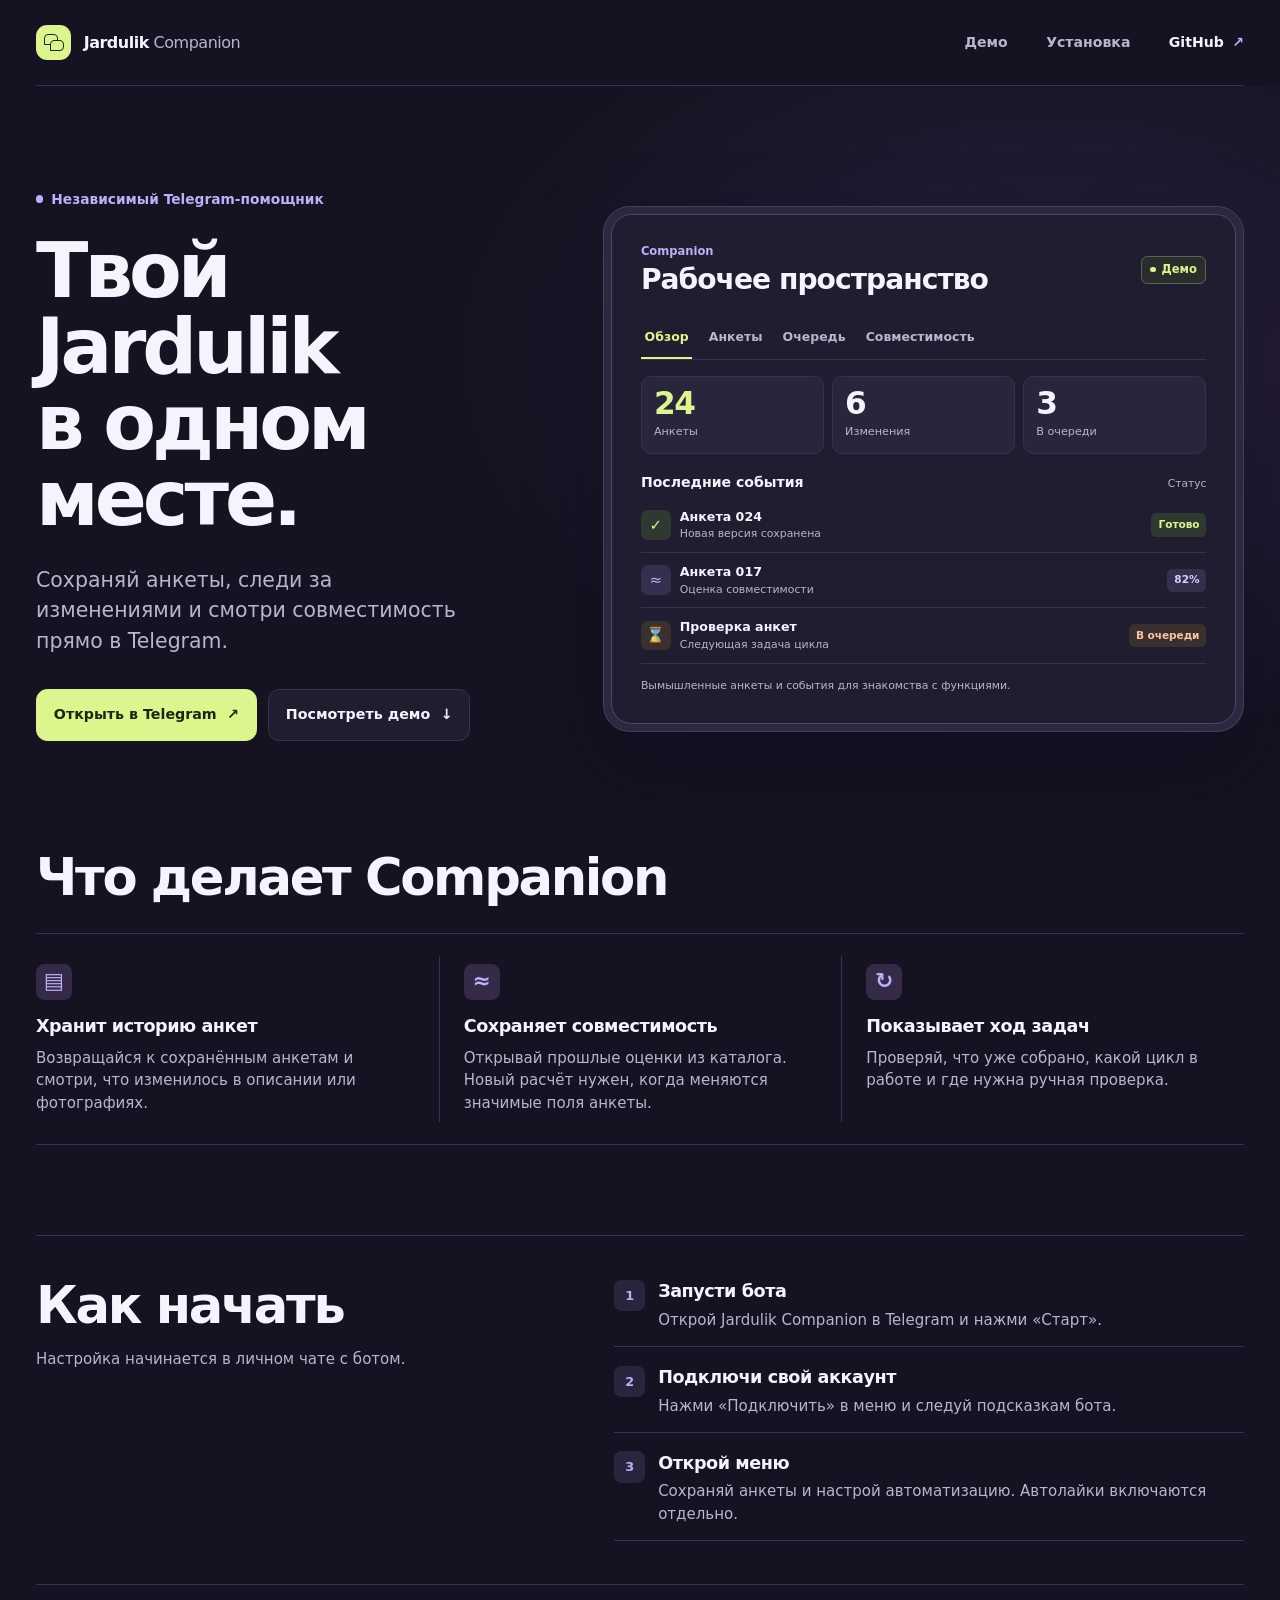
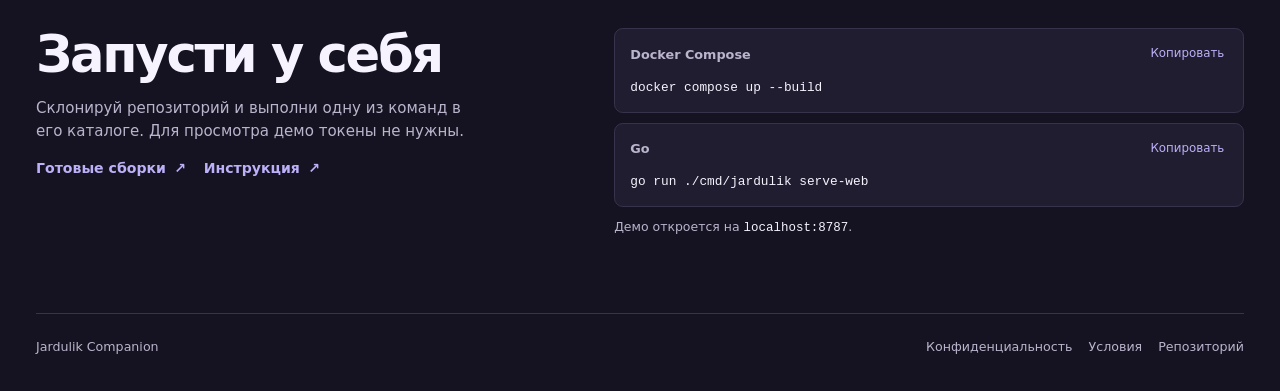
==== internal/companion/web/index.html @ e9a86c31 "Package Jardulik as an installable open source application" ====
<!doctype html>
<html lang="ru">
<head>
  <meta charset="utf-8">
  <meta name="viewport" content="width=device-width, initial-scale=1">
  <meta name="description" content="Независимый Telegram-помощник для Jardulik. История анкет, совместимость и очереди в одном месте.">
  <meta name="theme-color" content="#151321">
  <title>Jardulik Companion — Telegram-помощник для Jardulik</title>
  <link rel="stylesheet" href="./styles.css">
  <script src="./app.js" defer></script>
</head>
<body>
  <a class="skip-link" href="#main">К содержанию</a>
  <header class="site-header shell">
    <a class="brand" href="./" aria-label="Jardulik Companion, главная">
      <span class="brand-mark" aria-hidden="true"><span></span><span></span></span>
      <span>Jardulik<span class="brand-secondary"> Companion</span></span>
    </a>
    <nav aria-label="Навигация">
      <a href="#demo">Демо</a>
      <a href="#install">Установка</a>
      <a class="source-link" href="https://github.com/kostia7alania/jardulik-companion">GitHub <span aria-hidden="true">↗</span></a>
    </nav>
  </header>
  <main id="main">
    <section class="hero shell" aria-labelledby="hero-title">
      <div class="hero-copy">
        <p class="product-kind"><span aria-hidden="true"></span> Независимый Telegram-помощник</p>
        <h1 id="hero-title">Твой Jardulik<br>в одном месте.</h1>
        <p class="lead">Сохраняй анкеты, следи за изменениями и смотри совместимость прямо в Telegram.</p>
        <div class="hero-actions">
          <a class="button button-primary" href="https://t.me/dvachers_jardulik_bot?start=landing">Открыть в Telegram <span aria-hidden="true">↗</span></a>
          <a class="button button-secondary" href="#demo">Посмотреть демо <span aria-hidden="true">↓</span></a>
        </div>
      </div>
      <div class="demo-wrap" id="demo">
        <section class="demo" aria-labelledby="demo-title">
          <div class="demo-top">
            <div>
              <p class="demo-product">Companion</p>
              <h2 id="demo-title">Рабочее пространство</h2>
            </div>
            <span class="demo-label"><span aria-hidden="true"></span> Демо</span>
          </div>
          <div class="demo-tabs" role="tablist" aria-label="Разделы рабочего пространства">
            <button class="demo-tab" type="button" role="tab" id="tab-overview" aria-controls="demo-panel" aria-selected="true" data-view="overview" tabindex="0">Обзор</button>
            <button class="demo-tab" type="button" role="tab" id="tab-archive" aria-controls="demo-panel" aria-selected="false" data-view="archive" tabindex="-1" disabled>Анкеты</button>
            <button class="demo-tab" type="button" role="tab" id="tab-queue" aria-controls="demo-panel" aria-selected="false" data-view="queue" tabindex="-1" disabled>Очередь</button>
            <button class="demo-tab" type="button" role="tab" id="tab-compatibility" aria-controls="demo-panel" aria-selected="false" data-view="compatibility" tabindex="-1" disabled>Совместимость</button>
          </div>
          <div id="demo-panel" role="tabpanel" aria-labelledby="tab-overview" tabindex="0">
            <dl class="demo-metrics" id="demo-metrics">
              <div class="metric"><dt>Анкеты</dt><dd>24</dd></div>
              <div class="metric"><dt>Изменения</dt><dd>6</dd></div>
              <div class="metric"><dt>В очереди</dt><dd>3</dd></div>
            </dl>
            <div class="demo-list-heading">
              <h3 id="demo-view-title">Последние события</h3>
              <span class="demo-column-label" aria-hidden="true">Статус</span>
            </div>
            <ul class="demo-list" id="demo-rows">
              <li><span class="row-icon row-icon-done" aria-hidden="true">✓</span><span class="row-copy"><strong>Анкета 024</strong><span>Новая версия сохранена</span></span><span class="row-status" data-tone="done">Готово</span></li>
              <li><span class="row-icon row-icon-score" aria-hidden="true">≈</span><span class="row-copy"><strong>Анкета 017</strong><span>Оценка совместимости</span></span><span class="row-status" data-tone="score">82%</span></li>
              <li><span class="row-icon row-icon-wait" aria-hidden="true">⌛</span><span class="row-copy"><strong>Проверка анкет</strong><span>Следующая задача цикла</span></span><span class="row-status" data-tone="wait">В очереди</span></li>
            </ul>
          </div>
          <p class="demo-caption" id="demo-caption">Вымышленные анкеты и события для знакомства с функциями.</p>
          <p class="demo-fallback" id="demo-fallback" role="status" hidden>Сейчас доступен сохранённый обзор. Обнови страницу, чтобы открыть остальные разделы.</p>
        </section>
      </div>
    </section>

    <section class="features shell" aria-labelledby="features-title">
      <h2 id="features-title" class="section-title">Что делает Companion</h2>
      <div class="feature-grid">
        <article class="feature">
          <span class="feature-icon" aria-hidden="true">▤</span>
          <h3>Хранит историю анкет</h3>
          <p>Возвращайся к сохранённым анкетам и смотри, что изменилось в описании или фотографиях.</p>
        </article>
        <article class="feature">
          <span class="feature-icon" aria-hidden="true">≈</span>
          <h3>Сохраняет совместимость</h3>
          <p>Открывай прошлые оценки из каталога. Новый расчёт нужен, когда меняются значимые поля анкеты.</p>
        </article>
        <article class="feature">
          <span class="feature-icon" aria-hidden="true">↻</span>
          <h3>Показывает ход задач</h3>
          <p>Проверяй, что уже собрано, какой цикл в работе и где нужна ручная проверка.</p>
        </article>
      </div>
    </section>

    <section class="onboard shell" aria-labelledby="onboard-title">
      <div class="onboard-heading">
        <h2 id="onboard-title" class="section-title">Как начать</h2>
        <p>Настройка начинается в личном чате с ботом.</p>
      </div>
      <ol class="onboard-steps">
        <li><h3>Запусти бота</h3><p>Открой Jardulik Companion в Telegram и нажми «Старт».</p></li>
        <li><h3>Подключи свой аккаунт</h3><p>Нажми «Подключить» в меню и следуй подсказкам бота.</p></li>
        <li><h3>Открой меню</h3><p>Сохраняй анкеты и настрой автоматизацию. Автолайки включаются отдельно.</p></li>
      </ol>
    </section>

    <section class="installation shell" id="install" aria-labelledby="install-title">
      <div class="install-copy">
        <h2 id="install-title" class="section-title">Запусти у себя</h2>
        <p>Склонируй репозиторий и выполни одну из команд в его каталоге. Для просмотра демо токены не нужны.</p>
        <div class="install-links">
          <a class="text-link" href="https://github.com/kostia7alania/jardulik-companion/releases/latest">Готовые сборки <span aria-hidden="true">↗</span></a>
          <a class="text-link" href="https://github.com/kostia7alania/jardulik-companion#readme">Инструкция <span aria-hidden="true">↗</span></a>
        </div>
      </div>
      <div class="install-commands">
        <div class="command">
          <div class="command-header"><h3>Docker Compose</h3><button type="button" data-copy="compose-command" hidden>Копировать</button></div>
          <code id="compose-command">docker compose up --build</code>
        </div>
        <div class="command">
          <div class="command-header"><h3>Go</h3><button type="button" data-copy="go-command" hidden>Копировать</button></div>
          <code id="go-command">go run ./cmd/jardulik serve-web</code>
        </div>
        <p class="install-address">Демо откроется на <code>localhost:8787</code>.</p>
        <p id="copy-status" class="visually-hidden" role="status"></p>
      </div>
    </section>
  </main>
  <footer class="site-footer shell">
    <span>Jardulik Companion</span>
    <nav aria-label="Информация о проекте">
      <a href="./privacy.html">Конфиденциальность</a>
      <a href="./terms.html">Условия</a>
      <a href="https://github.com/kostia7alania/jardulik-companion">Репозиторий</a>
    </nav>
  </footer>
</body>
</html>
---- internal/companion/web/styles.css ----
:root {
  color-scheme: dark;
  --canvas: #151321;
  --panel: #201d30;
  --raised: #29253c;
  --border: #38334d;
  --text: #f6f3ff;
  --muted: #bab4cc;
  --lime: #dcf58d;
  --orchid: #bcb0f8;
  --ink: #1d2610;
  font-family: system-ui, -apple-system, "Segoe UI", sans-serif;
  line-height: 1.5;
  background: var(--canvas);
  color: var(--text);
}

*, *::before, *::after { box-sizing: border-box; }
body { margin: 0; }
h1, h2, h3, p, dl, dd { margin: 0; }
a { color: inherit; text-decoration: none; }
button { color: inherit; font: inherit; }
button:not(:disabled) { cursor: pointer; }
[hidden] { display: none !important; }
:focus-visible { outline: 2px solid var(--lime); outline-offset: 4px; }
::selection { background: var(--orchid); color: var(--canvas); }
.shell { width: min(calc(100% - 3rem), 75.5rem); margin-inline: auto; }
.visually-hidden {
  position: absolute;
  width: 1px;
  height: 1px;
  padding: 0;
  margin: -1px;
  overflow: hidden;
  clip-path: inset(50%);
  white-space: nowrap;
}
.skip-link {
  position: fixed;
  z-index: 1;
  inset: .5rem auto auto .5rem;
  transform: translateY(-150%);
  background: var(--lime);
  color: var(--ink);
  padding: .75rem 1rem;
  border-radius: .4rem;
}
.skip-link:focus { transform: translateY(0); }

.site-header {
  min-height: 5.4rem;
  display: flex;
  justify-content: space-between;
  align-items: center;
  gap: 1rem;
  border-bottom: 1px solid var(--border);
}
.brand { display: inline-flex; align-items: center; gap: .78rem; font-weight: 760; letter-spacing: -.03em; }
.brand-secondary { color: var(--muted); font-weight: 530; }
.brand-mark {
  position: relative;
  flex: none;
  width: 2.2rem;
  aspect-ratio: 1;
  border-radius: .7rem;
  background: var(--lime);
}
.brand-mark span {
  position: absolute;
  width: .9rem;
  height: .68rem;
  border: 1.5px solid var(--ink);
  border-radius: .28rem .28rem .28rem .04rem;
}
.brand-mark span:first-child { top: .55rem; left: .48rem; }
.brand-mark span:last-child { top: .92rem; left: .86rem; background: var(--lime); }
.site-header nav { display: flex; align-items: center; gap: clamp(1rem, 3vw, 2.5rem); font-size: .88rem; }
.site-header nav a { color: var(--muted); font-weight: 550; }
.site-header nav a:hover, .site-footer a:hover { color: var(--text); }
.site-header nav .source-link { color: var(--text); }
.source-link span, .text-link span { color: var(--orchid); padding-inline-start: .22rem; }

main {
  background: radial-gradient(ellipse 52rem 34rem at 82% 17rem, #29213f 0%, transparent 72%);
}
.hero {
  display: grid;
  align-items: center;
  grid-template-columns: minmax(0, .89fr) minmax(0, 1.11fr);
  gap: clamp(2rem, 4.2vw, 4.5rem);
  padding-block: clamp(4rem, 8vw, 7rem);
}
.hero-copy { padding-bottom: .5rem; }
.product-kind {
  display: flex;
  align-items: center;
  gap: .5rem;
  margin-bottom: 1.45rem;
  color: var(--orchid);
  font-size: .86rem;
  font-weight: 640;
}
.product-kind span, .demo-label span {
  width: .46rem;
  height: .46rem;
  flex: none;
  border-radius: 50%;
  background: currentColor;
}
h1 {
  font-size: clamp(3rem, 6vw, 5.65rem);
  line-height: .99;
  font-weight: 760;
  letter-spacing: -.052em;
}
.lead {
  margin-top: 1.75rem;
  max-width: 28rem;
  font-size: clamp(1.07rem, 1.65vw, 1.28rem);
  color: var(--muted);
}
.hero-actions { display: flex; flex-wrap: wrap; gap: .7rem; margin-top: 2rem; }
.button {
  display: inline-flex;
  align-items: center;
  justify-content: center;
  gap: .65rem;
  min-height: 3.25rem;
  padding-inline: 1.05rem;
  border: 1px solid var(--border);
  border-radius: .7rem;
  font-weight: 690;
  font-size: .89rem;
}
.button-primary { border-color: var(--lime); color: var(--ink); background: var(--lime); }
.button-primary:hover { background: #ecffad; }
.button-secondary { background: var(--panel); }
.button-secondary:hover { border-color: var(--orchid); }

.demo-wrap {
  min-width: 0;
  padding: .42rem;
  border: 1px solid #47405d;
  border-radius: 1.68rem;
  background: #2d2740;
  box-shadow: 0 2rem 5rem #0c091c60;
  scroll-margin-top: 1.8rem;
}
.demo {
  min-height: 28rem;
  padding: clamp(1rem, 2.25vw, 2rem);
  border: 1px solid #514865;
  border-radius: 1.28rem;
  background: var(--panel);
}
.demo-top { display: flex; justify-content: space-between; align-items: center; gap: .75rem; margin-bottom: 1.3rem; }
.demo-product { color: var(--orchid); font-size: .72rem; font-weight: 700; }
.demo-top h2 { margin-top: .18rem; font-size: clamp(1.22rem, 2.2vw, 1.8rem); line-height: 1.15; letter-spacing: -.035em; }
.demo-label {
  display: inline-flex;
  align-items: center;
  gap: .37rem;
  flex: none;
  padding: .27rem .54rem;
  border: 1px solid #606454;
  border-radius: .4rem;
  color: var(--lime);
  background: #292d2c;
  font-size: .72rem;
  font-weight: 640;
}
.demo-label span { width: .34rem; height: .34rem; }
.demo-tabs {
  display: flex;
  flex-wrap: wrap;
  gap: .18rem .8rem;
  border-bottom: 1px solid var(--border);
}
.demo-tab {
  min-height: 2.65rem;
  padding: 0 .23rem;
  border: 0;
  border-bottom: 2px solid transparent;
  background: transparent;
  color: var(--muted);
  font-size: .78rem;
  font-weight: 620;
}
.demo-tab:hover:not(:disabled) { color: var(--text); }
.demo-tab[aria-selected="true"] { color: var(--lime); border-bottom-color: var(--lime); }
.demo-tab:disabled { filter: saturate(.55); opacity: .7; }
#demo-panel { outline-offset: .35rem; }
.demo-metrics {
  display: grid;
  grid-template-columns: repeat(3, minmax(0, 1fr));
  gap: .5rem;
  margin-block: 1rem 1.15rem;
}
.metric {
  display: flex;
  flex-direction: column-reverse;
  justify-content: flex-end;
  gap: .3rem;
  min-width: 0;
  min-height: 4.85rem;
  padding: .7rem .75rem;
  border: 1px solid var(--border);
  border-radius: .64rem;
  background: var(--raised);
}
.metric dt { font-size: .7rem; color: var(--muted); overflow-wrap: anywhere; }
.metric dd { font-size: clamp(1.4rem, 2.7vw, 1.95rem); font-weight: 750; line-height: 1; letter-spacing: -.04em; font-variant-numeric: tabular-nums; }
.metric:first-child dd { color: var(--lime); }
.demo-list-heading { display: flex; justify-content: space-between; align-items: baseline; gap: .5rem; margin-bottom: .3rem; }
.demo-list-heading h3 { font-size: .88rem; font-weight: 720; }
.demo-column-label { color: var(--muted); font-size: .67rem; }
.demo-list { margin: 0; padding: 0; list-style: none; }
.demo-list li {
  display: grid;
  grid-template-columns: 1.85rem minmax(0, 1fr) auto;
  gap: .58rem;
  align-items: center;
  min-height: 3.45rem;
  padding-block: .5rem;
  border-bottom: 1px solid var(--border);
}
.row-icon {
  display: grid;
  place-items: center;
  width: 1.85rem;
  height: 1.85rem;
  border-radius: .42rem;
  background: #352e4d;
  color: var(--orchid);
  font-size: .94rem;
  font-family: system-ui, sans-serif;
}
.row-icon-done { background: #303832; color: var(--lime); }
.row-icon-wait { background: #3a302e; color: #f6c5a0; }
.row-copy { display: grid; line-height: 1.28; gap: .15rem; }
.row-copy strong { font-size: .79rem; font-weight: 680; }
.row-copy span { color: var(--muted); font-size: .68rem; }
.row-status {
  max-width: 100%;
  padding: .23rem .44rem;
  border-radius: .33rem;
  background: var(--raised);
  color: var(--muted);
  font-size: .66rem;
  letter-spacing: -.005em;
  font-weight: 660;
}
.row-status[data-tone="done"] { background: #303832; color: var(--lime); }
.row-status[data-tone="score"] { background: #352e4d; color: #d8ceff; }
.row-status[data-tone="wait"] { background: #3a302e; color: #f6c5a0; }
.demo-caption, .demo-fallback { margin-top: .9rem; color: var(--muted); font-size: .68rem; }

.features { padding-block: 0 clamp(3.75rem, 7vw, 5.7rem); }
.section-title { font-size: clamp(1.95rem, 4vw, 3.3rem); line-height: 1.05; font-weight: 740; letter-spacing: -.045em; text-wrap: balance; }
.feature-grid {
  display: grid;
  grid-template-columns: repeat(3, minmax(0, 1fr));
  margin-top: 1.75rem;
  padding: 1.4rem 0;
  border-top: 1px solid var(--border);
  border-bottom: 1px solid var(--border);
}
.feature { padding-block: .45rem; padding-inline: 1.5rem; }
.feature:first-child { padding-inline-start: 0; }
.feature + .feature { border-inline-start: 1px solid var(--border); }
.feature-icon {
  display: grid;
  place-items: center;
  width: 2.25rem;
  height: 2.25rem;
  margin-bottom: 1rem;
  border-radius: .52rem;
  background: #352b49;
  color: var(--orchid);
  font-size: 1.35rem;
  font-weight: 650;
}
.feature h3, .onboard-steps h3 { font-size: 1.1rem; line-height: 1.25; font-weight: 710; letter-spacing: -.025em; }
.feature p, .onboard p, .installation p { margin-top: .58rem; color: var(--muted); font-size: .94rem; }
.feature p { max-width: 22rem; }

.onboard, .installation {
  display: grid;
  grid-template-columns: minmax(0, .8fr) minmax(0, 1fr);
  gap: clamp(1.5rem, 5.8vw, 5rem);
  padding-block: 2.7rem;
  border-top: 1px solid var(--border);
}
.onboard-heading p, .install-copy p { margin-top: .95rem; max-width: 27rem; }
.onboard-steps {
  counter-reset: step;
  display: grid;
  gap: 1.1rem;
  margin: 0;
  padding: 0;
  list-style: none;
}
.onboard-steps li {
  position: relative;
  min-height: 3.6rem;
  padding: .16rem 0 .9rem 2.75rem;
  border-bottom: 1px solid var(--border);
}
.onboard-steps li::before {
  counter-increment: step;
  content: counter(step);
  position: absolute;
  inset: .08rem auto auto 0;
  display: grid;
  place-items: center;
  width: 1.95rem;
  height: 1.95rem;
  border-radius: .46rem;
  background: var(--raised);
  color: var(--orchid);
  font-size: .8rem;
  font-weight: 740;
}
.onboard-steps p { margin-top: .35rem; }
.installation { margin-block-end: 2rem; scroll-margin-top: 1.2rem; }
.install-commands { display: grid; gap: .6rem; }
.text-link { display: inline-block; margin-top: 1rem; font-size: .88rem; font-weight: 670; color: var(--orchid); }
.text-link:hover { text-decoration: underline; }
.command {
  padding: .72rem .95rem .9rem;
  border: 1px solid var(--border);
  border-radius: .55rem;
  background: var(--panel);
}
.command-header { display: flex; justify-content: space-between; align-items: center; gap: .4rem; margin-bottom: .35rem; }
.command-header h3 { color: var(--muted); font-size: .8rem; font-weight: 670; }
.command-header button {
  min-height: 2.1rem;
  margin: -.2rem -.28rem -.2rem 0;
  padding: .15rem .5rem;
  border: 0;
  border-radius: .35rem;
  background: transparent;
  color: var(--orchid);
  font-size: .74rem;
}
.command-header button:hover { background: var(--raised); }
.command code { font-size: .8rem; overflow-wrap: anywhere; }
.installation .install-address { margin-top: .1rem; font-size: .78rem; }
.install-address code { color: var(--text); }
.site-footer {
  display: flex;
  justify-content: space-between;
  gap: .8rem;
  padding-block: 1.45rem 2.2rem;
  border-top: 1px solid var(--border);
  color: var(--muted);
  font-size: .79rem;
}

@media (max-width: 61rem) {
  .hero { grid-template-columns: minmax(0, 1fr); max-width: 43rem; }
  .hero-copy { padding-bottom: 0; }
}
@media (max-width: 42rem) {
  .shell { width: calc(100% - 2rem); }
  .site-header { min-height: 4.4rem; gap: .5rem; }
  .brand { gap: .5rem; font-size: .88rem; }
  .brand-mark { width: 1.85rem; border-radius: .55rem; }
  .brand-mark span { width: .78rem; height: .58rem; }
  .brand-mark span:first-child { top: .43rem; left: .36rem; }
  .brand-mark span:last-child { top: .77rem; left: .68rem; }
  .site-header nav { gap: .6rem; font-size: .76rem; }
  .site-header nav .source-link { display: none; }
  .hero { padding-block: 2.75rem 3.6rem; gap: 2rem; }
  .hero-actions { margin-top: 1.35rem; }
  h1 { font-size: clamp(2.6rem, 10.9vw, 4.2rem); }
  .lead { margin-top: 1.15rem; }
  .product-kind { margin-bottom: .92rem; font-size: .78rem; }
  .demo-wrap { padding: .25rem; border-radius: 1.08rem; }
  .demo { min-height: 0; border-radius: .84rem; }
  .demo-tabs { gap: .12rem .4rem; }
  .demo-tab { font-size: .73rem; }
  .metric { padding: .64rem .54rem; min-height: 4.2rem; }
  .feature-grid, .onboard, .installation { grid-template-columns: minmax(0, 1fr); }
  .feature-grid { padding-block: 0; }
  .feature, .feature:first-child { padding: 1.2rem 0; }
  .feature + .feature { border-inline-start: 0; border-block-start: 1px solid var(--border); }
  .onboard, .installation { padding-block: 2rem; }
}
@media (max-width: 22rem) {
  .brand-secondary { display: none; }
  .demo { padding: .8rem; }
  .demo-tab { font-size: .68rem; }
}

.install-links { display: flex; flex-wrap: wrap; gap: 0 1.1rem; }
.site-footer nav { display: flex; flex-wrap: wrap; gap: .45rem 1rem; }
@media (max-width: 42rem) {
  .site-footer { flex-direction: column; }
}

.legal { max-width: 47rem; padding-block: clamp(2.5rem, 8vw, 5rem); }
.legal h1 { font-size: clamp(2rem, 6vw, 4rem); letter-spacing: -.055em; }
.legal h2 { margin-top: 2rem; font-size: 1.25rem; line-height: 1.2; }
.legal p, .legal ul, .legal ol { margin-top: .8rem; color: var(--muted); }
.legal li + li { margin-top: .4rem; }
.legal a { color: var(--orchid); text-decoration: underline; overflow-wrap: anywhere; }
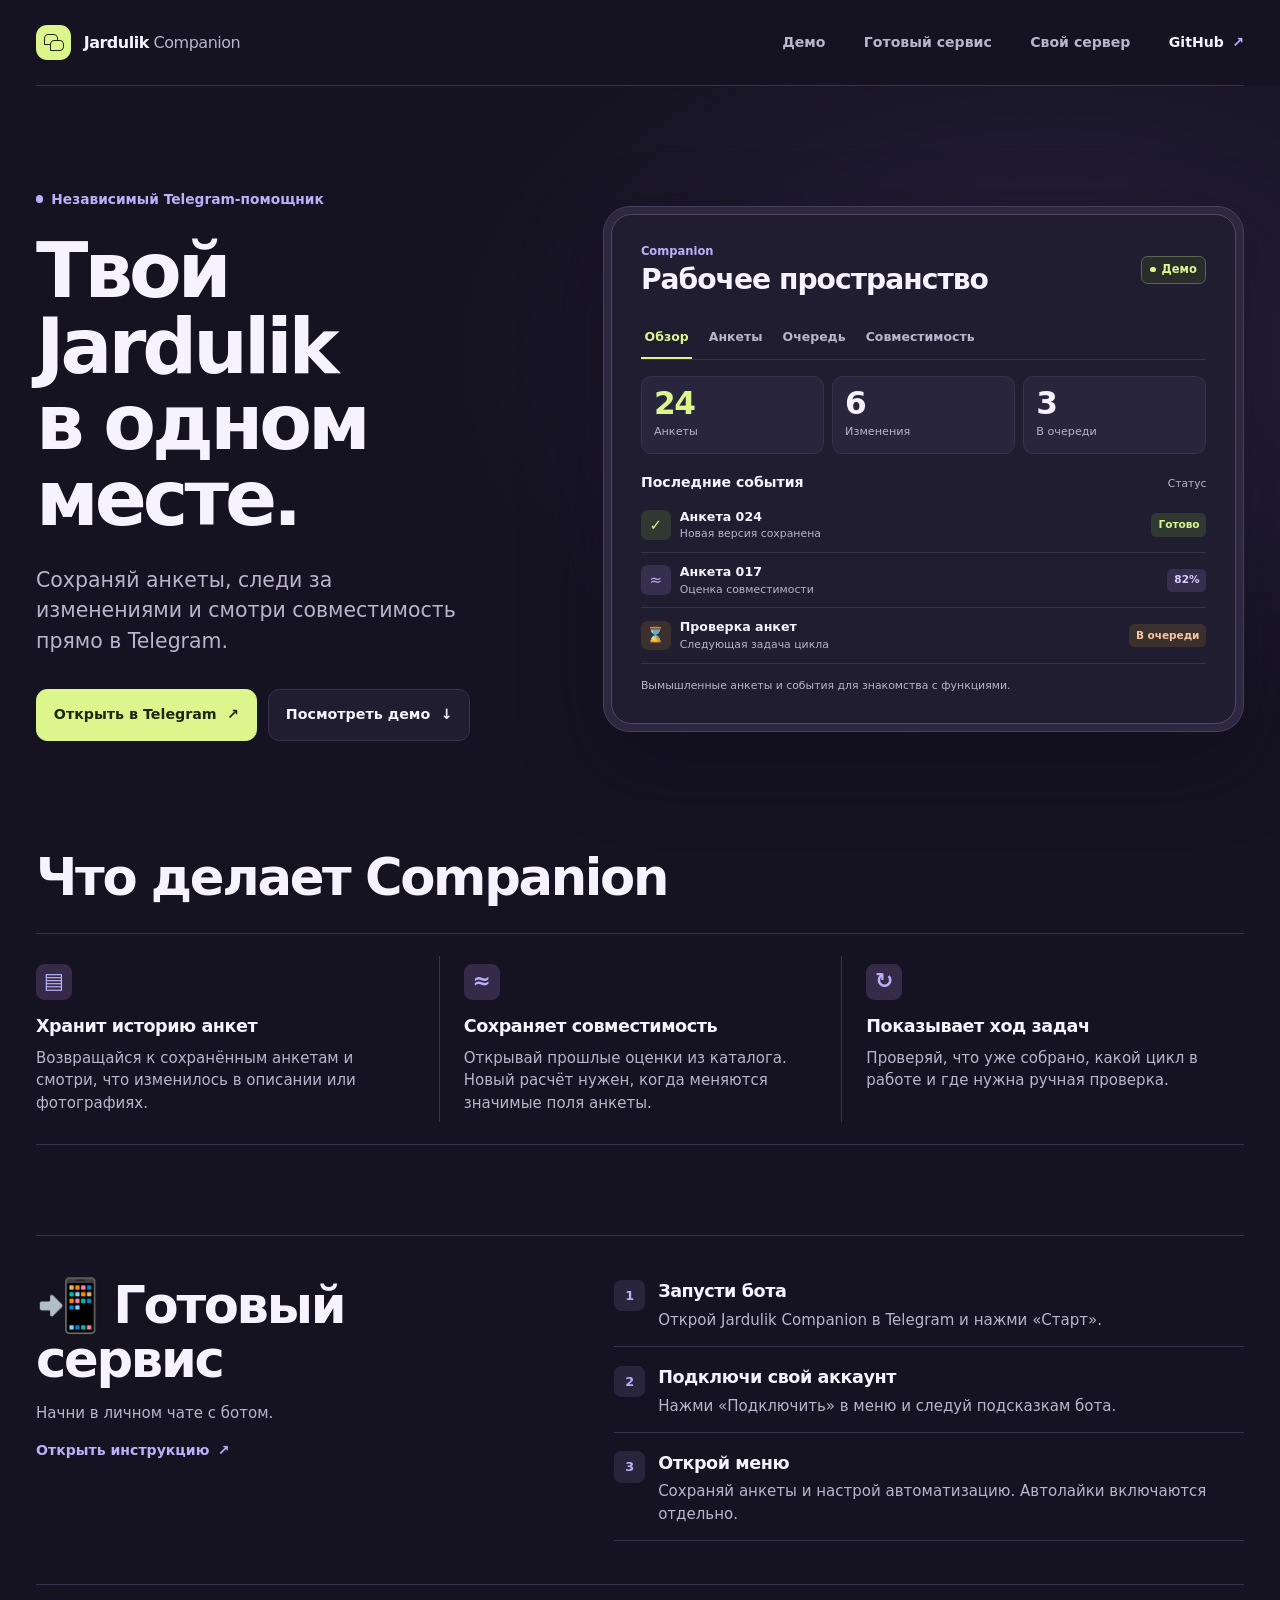
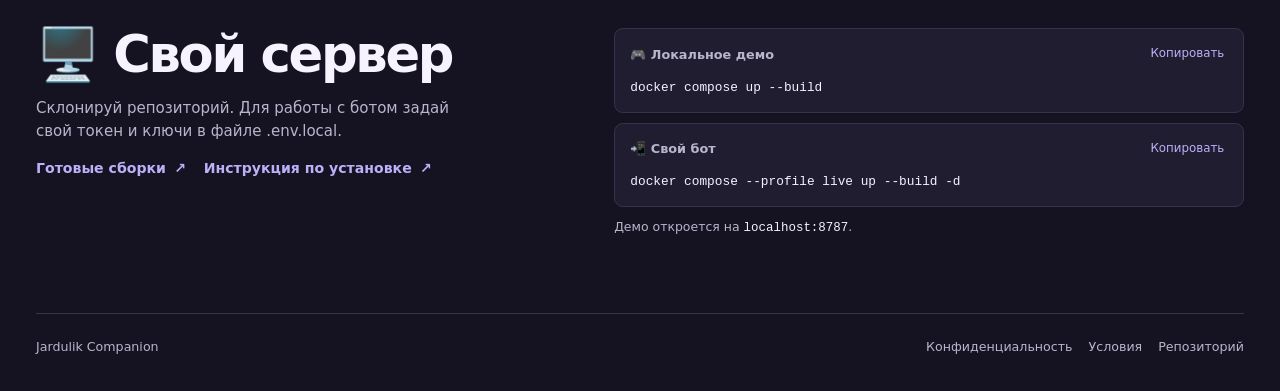
==== commit 051a6f6d: "Present hosted and self-hosted setup in one storefront" ====
--- a/internal/companion/web/index.html
+++ b/internal/companion/web/index.html
@@ -18,7 +18,8 @@
     </a>
     <nav aria-label="Навигация">
       <a href="#demo">Демо</a>
-      <a href="#install">Установка</a>
+      <a href="#start">Готовый сервис</a>
+      <a href="#install">Свой сервер</a>
       <a class="source-link" href="https://github.com/kostia7alania/jardulik-companion">GitHub <span aria-hidden="true">↗</span></a>
     </nav>
   </header>
@@ -91,10 +92,11 @@
       </div>
     </section>
 
-    <section class="onboard shell" aria-labelledby="onboard-title">
+    <section class="onboard shell" id="start" aria-labelledby="onboard-title">
       <div class="onboard-heading">
-        <h2 id="onboard-title" class="section-title">Как начать</h2>
-        <p>Настройка начинается в личном чате с ботом.</p>
+        <h2 id="onboard-title" class="section-title">📲 Готовый сервис</h2>
+        <p>Начни в личном чате с ботом.</p>
+        <a class="text-link" href="./guide.html">Открыть инструкцию <span aria-hidden="true">↗</span></a>
       </div>
       <ol class="onboard-steps">
         <li><h3>Запусти бота</h3><p>Открой Jardulik Companion в Telegram и нажми «Старт».</p></li>
@@ -105,21 +107,21 @@
 
     <section class="installation shell" id="install" aria-labelledby="install-title">
       <div class="install-copy">
-        <h2 id="install-title" class="section-title">Запусти у себя</h2>
-        <p>Склонируй репозиторий и выполни одну из команд в его каталоге. Для просмотра демо токены не нужны.</p>
+        <h2 id="install-title" class="section-title">🖥️ Свой сервер</h2>
+        <p>Склонируй репозиторий. Для работы с ботом задай свой токен и ключи в файле .env.local.</p>
         <div class="install-links">
           <a class="text-link" href="https://github.com/kostia7alania/jardulik-companion/releases/latest">Готовые сборки <span aria-hidden="true">↗</span></a>
-          <a class="text-link" href="https://github.com/kostia7alania/jardulik-companion#readme">Инструкция <span aria-hidden="true">↗</span></a>
+          <a class="text-link" href="https://github.com/kostia7alania/jardulik-companion/blob/main/docs/installation.md">Инструкция по установке <span aria-hidden="true">↗</span></a>
         </div>
       </div>
       <div class="install-commands">
         <div class="command">
-          <div class="command-header"><h3>Docker Compose</h3><button type="button" data-copy="compose-command" hidden>Копировать</button></div>
+          <div class="command-header"><h3>🎮 Локальное демо</h3><button type="button" data-copy="compose-command" hidden>Копировать</button></div>
           <code id="compose-command">docker compose up --build</code>
         </div>
         <div class="command">
-          <div class="command-header"><h3>Go</h3><button type="button" data-copy="go-command" hidden>Копировать</button></div>
-          <code id="go-command">go run ./cmd/jardulik serve-web</code>
+          <div class="command-header"><h3>📲 Свой бот</h3><button type="button" data-copy="bot-command" hidden>Копировать</button></div>
+          <code id="bot-command">docker compose --profile live up --build -d</code>
         </div>
         <p class="install-address">Демо откроется на <code>localhost:8787</code>.</p>
         <p id="copy-status" class="visually-hidden" role="status"></p>
--- a/internal/companion/web/styles.css
+++ b/internal/companion/web/styles.css
@@ -406,3 +406,10 @@
 .legal p, .legal ul, .legal ol { margin-top: .8rem; color: var(--muted); }
 .legal li + li { margin-top: .4rem; }
 .legal a { color: var(--orchid); text-decoration: underline; overflow-wrap: anywhere; }
+
+
+#demo, #start, #install { scroll-margin-top: 1.5rem; }
+
+@media (prefers-reduced-motion: no-preference) {
+  html { scroll-behavior: smooth; }
+}
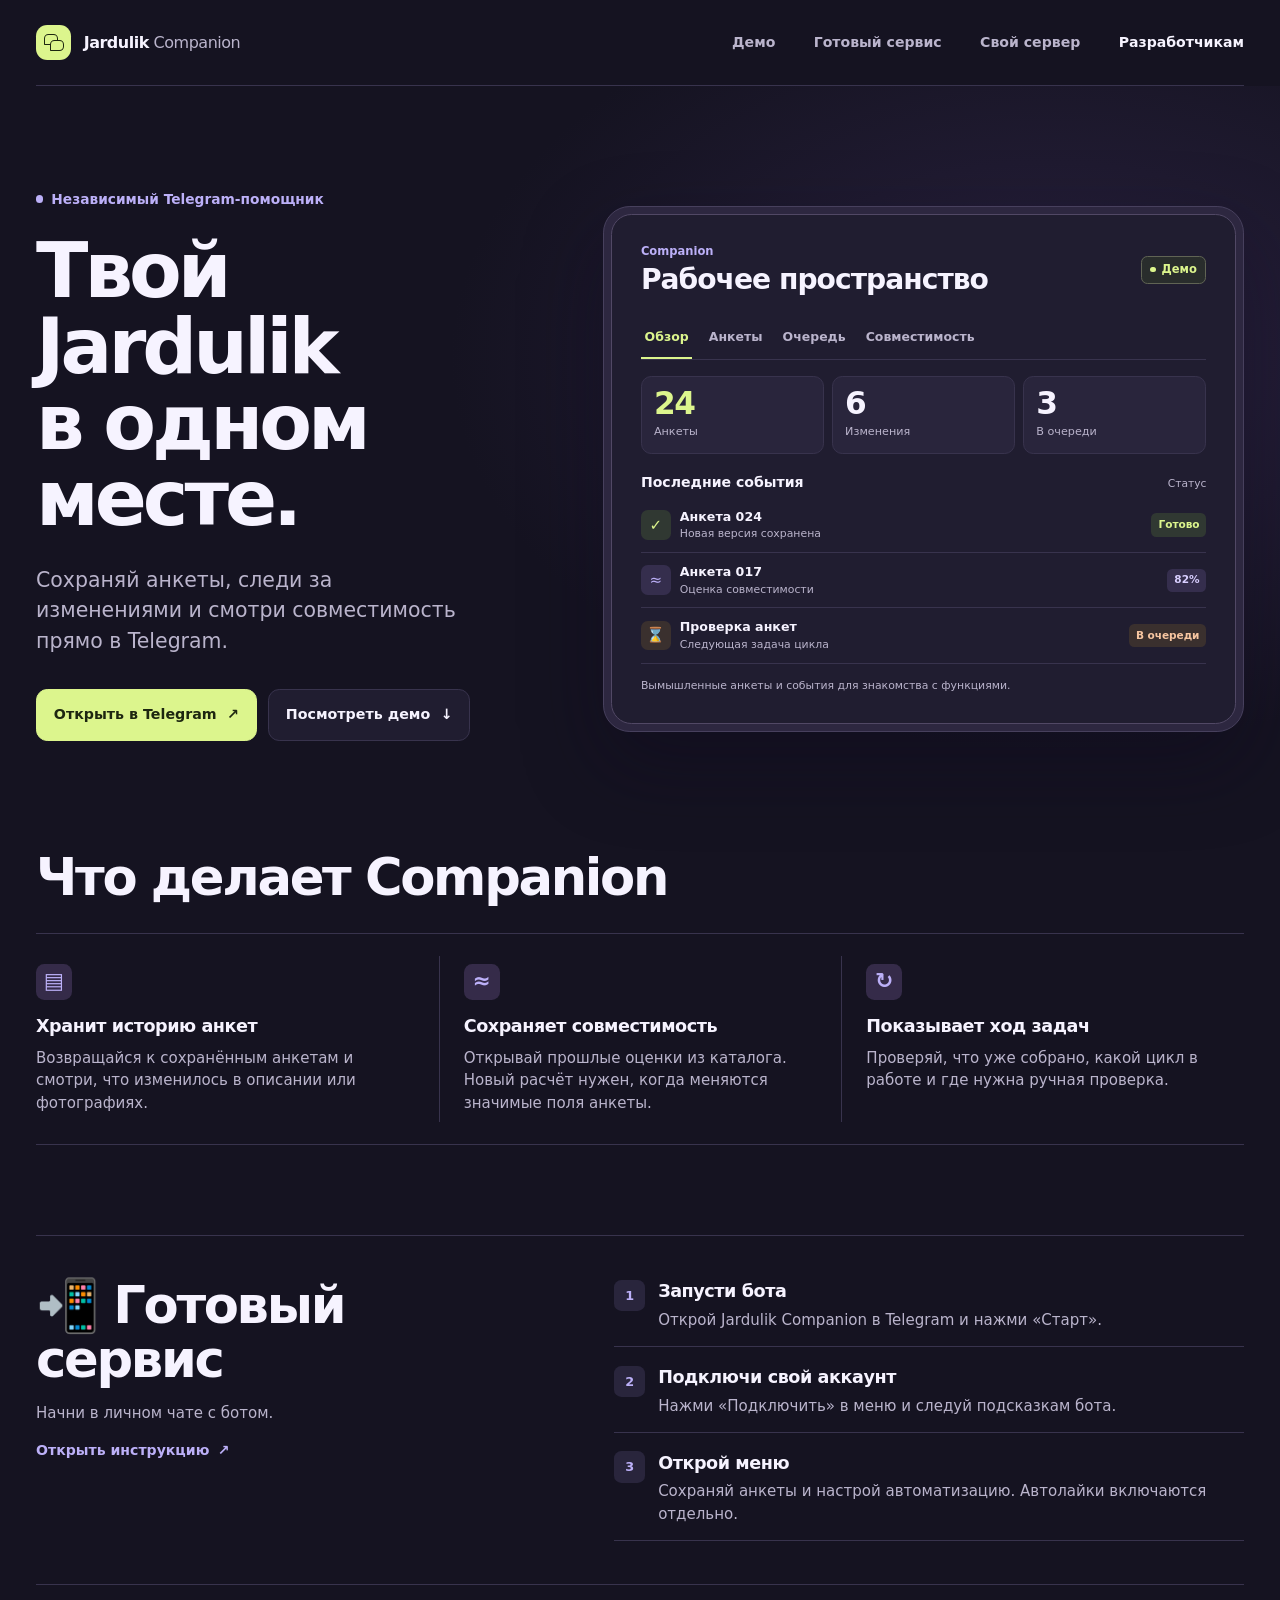
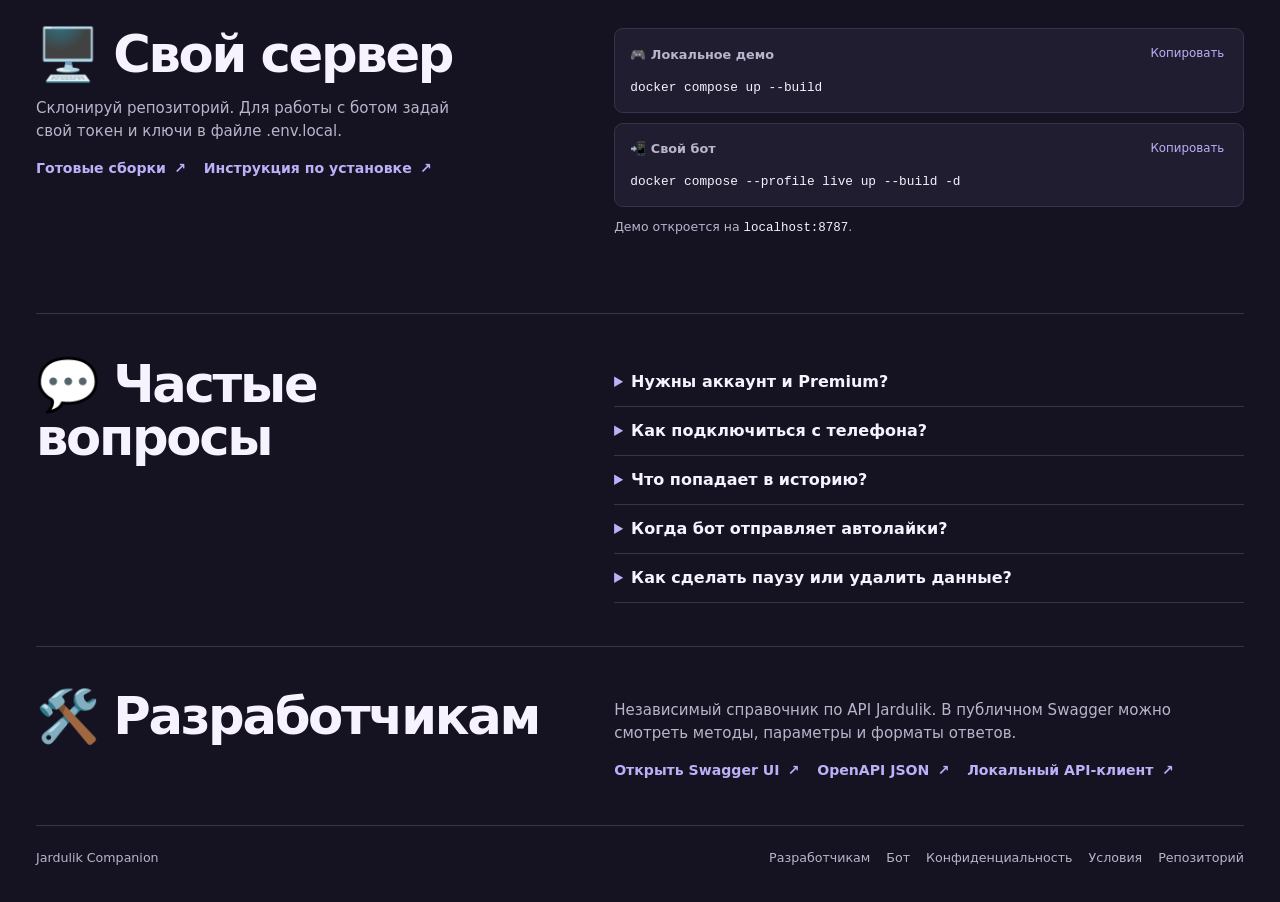
==== commit 69c227e8: "Restore Pages content and link API documentation" ====
--- a/internal/companion/web/index.html
+++ b/internal/companion/web/index.html
@@ -3,9 +3,19 @@
 <head>
   <meta charset="utf-8">
   <meta name="viewport" content="width=device-width, initial-scale=1">
-  <meta name="description" content="Независимый Telegram-помощник для Jardulik. История анкет, совместимость и очереди в одном месте.">
+  <meta name="description" content="Независимый Telegram-помощник для Жардулика. История анкет, совместимость и очередь задач в одном месте.">
   <meta name="theme-color" content="#151321">
-  <title>Jardulik Companion — Telegram-помощник для Jardulik</title>
+  <title>Jardulik Companion для Жардулика</title>
+  <link rel="canonical" href="https://kostia7alania.ru/jardulik-companion/">
+  <link rel="icon" type="image/svg+xml" href="./icon.svg">
+  <meta property="og:type" content="website">
+  <meta property="og:locale" content="ru_RU">
+  <meta property="og:title" content="Jardulik Companion для Жардулика">
+  <meta property="og:description" content="Независимый Telegram-помощник для Жардулика. История анкет, совместимость и очередь задач в одном месте.">
+  <meta property="og:url" content="https://kostia7alania.ru/jardulik-companion/">
+  <meta property="og:image" content="https://kostia7alania.ru/jardulik-companion/social.png">
+  <meta property="og:image:alt" content="Демонстрация интерфейса Jardulik Companion">
+  <meta name="twitter:card" content="summary_large_image">
   <link rel="stylesheet" href="./styles.css">
   <script src="./app.js" defer></script>
 </head>
@@ -20,7 +30,7 @@
       <a href="#demo">Демо</a>
       <a href="#start">Готовый сервис</a>
       <a href="#install">Свой сервер</a>
-      <a class="source-link" href="https://github.com/kostia7alania/jardulik-companion">GitHub <span aria-hidden="true">↗</span></a>
+      <a class="source-link" href="#developers">Разработчикам</a>
     </nav>
   </header>
   <main id="main">
@@ -64,6 +74,11 @@
               <li><span class="row-icon row-icon-score" aria-hidden="true">≈</span><span class="row-copy"><strong>Анкета 017</strong><span>Оценка совместимости</span></span><span class="row-status" data-tone="score">82%</span></li>
               <li><span class="row-icon row-icon-wait" aria-hidden="true">⌛</span><span class="row-copy"><strong>Проверка анкет</strong><span>Следующая задача цикла</span></span><span class="row-status" data-tone="wait">В очереди</span></li>
             </ul>
+            <div class="demo-controls" id="demo-controls" hidden>
+              <button class="button button-secondary" id="demo-next" type="button">Следующая анкета</button>
+              <button class="button button-secondary" id="demo-favorite" type="button" aria-pressed="false">Избранное</button>
+              <span class="visually-hidden" id="demo-selection" role="status"></span>
+            </div>
           </div>
           <p class="demo-caption" id="demo-caption">Вымышленные анкеты и события для знакомства с функциями.</p>
           <p class="demo-fallback" id="demo-fallback" role="status" hidden>Сейчас доступен сохранённый обзор. Обнови страницу, чтобы открыть остальные разделы.</p>
@@ -71,7 +86,7 @@
       </div>
     </section>
 
-    <section class="features shell" aria-labelledby="features-title">
+    <section class="features shell" id="possibilities" aria-labelledby="features-title">
       <h2 id="features-title" class="section-title">Что делает Companion</h2>
       <div class="feature-grid">
         <article class="feature">
@@ -93,7 +108,7 @@
     </section>
 
     <section class="onboard shell" id="start" aria-labelledby="onboard-title">
-      <div class="onboard-heading">
+      <div class="onboard-heading" id="connection">
         <h2 id="onboard-title" class="section-title">📲 Готовый сервис</h2>
         <p>Начни в личном чате с ботом.</p>
         <a class="text-link" href="./guide.html">Открыть инструкцию <span aria-hidden="true">↗</span></a>
@@ -127,10 +142,50 @@
         <p id="copy-status" class="visually-hidden" role="status"></p>
       </div>
     </section>
+
+    <section class="onboard shell" id="questions" aria-labelledby="questions-title">
+      <h2 id="questions-title" class="section-title">💬 Частые вопросы</h2>
+      <div class="faq">
+        <details name="faq">
+          <summary>Нужны аккаунт и Premium?</summary>
+          <p>Для готового сервиса нужна своя анкета в Жардулике. Companion работает с возможностями и лимитами твоего тарифа. Подписка оформляется в самом Жардулике.</p>
+        </details>
+        <details name="faq">
+          <summary>Как подключиться с телефона?</summary>
+          <p>Для первого подключения удобнее компьютер с Telegram Web. Дальше ботом можно пользоваться с телефона. Шаги есть <a href="./guide.html">в инструкции</a>.</p>
+        </details>
+        <details name="faq">
+          <summary>Что попадает в историю?</summary>
+          <p>Бот сохраняет анкеты, доступные твоему аккаунту, независимо от лайков. Когда описание или фото меняются, в истории появляется новая версия. Telegram может сжимать фото в альбоме. ZIP в архиве сохраняет файлы в том виде, в каком их отдал Jardulik.</p>
+        </details>
+        <details name="faq">
+          <summary>Когда бот отправляет автолайки?</summary>
+          <p>После отдельного включения в настройках и в пределах выбранных фильтров. Jardulik может менять условия доступа и лимиты.</p>
+        </details>
+        <details name="faq">
+          <summary>Как сделать паузу или удалить данные?</summary>
+          <p><code>/pause</code> останавливает фоновые действия. <code>/disconnect</code> отключает аккаунт и сохраняет архив. <code>/delete</code> запрашивает удаление данных из рабочей базы. Подробнее <a href="./privacy.html">в политике конфиденциальности</a>.</p>
+        </details>
+      </div>
+    </section>
+
+    <section class="onboard shell" id="developers" aria-labelledby="developers-title">
+      <h2 id="developers-title" class="section-title">🛠️ Разработчикам</h2>
+      <div>
+        <p>Независимый справочник по API Jardulik. В публичном Swagger можно смотреть методы, параметры и форматы ответов.</p>
+        <div class="install-links">
+          <a class="text-link" href="https://kostia7alania.ru/jardulik-companion-site/swagger/">Открыть Swagger UI <span aria-hidden="true">↗</span></a>
+          <a class="text-link" href="https://kostia7alania.ru/jardulik-companion-site/swagger/openapi.json">OpenAPI JSON <span aria-hidden="true">↗</span></a>
+          <a class="text-link" href="https://github.com/kostia7alania/jardulik-companion/blob/main/docs/owner-debug-client.md">Локальный API-клиент <span aria-hidden="true">↗</span></a>
+        </div>
+      </div>
+    </section>
   </main>
   <footer class="site-footer shell">
     <span>Jardulik Companion</span>
     <nav aria-label="Информация о проекте">
+      <a href="#developers">Разработчикам</a>
+      <a href="./bot.html">Бот</a>
       <a href="./privacy.html">Конфиденциальность</a>
       <a href="./terms.html">Условия</a>
       <a href="https://github.com/kostia7alania/jardulik-companion">Репозиторий</a>
--- a/internal/companion/web/styles.css
+++ b/internal/companion/web/styles.css
@@ -253,6 +253,9 @@
 .row-status[data-tone="done"] { background: #303832; color: var(--lime); }
 .row-status[data-tone="score"] { background: #352e4d; color: #d8ceff; }
 .row-status[data-tone="wait"] { background: #3a302e; color: #f6c5a0; }
+.demo-controls:not([hidden]) { display: flex; flex-wrap: wrap; gap: .45rem; margin-top: .8rem; }
+.demo-controls .button { min-height: 2rem; padding: .35rem .6rem; font-size: .72rem; }
+.demo-controls [aria-pressed="true"] { border-color: var(--lime); color: var(--lime); }
 .demo-caption, .demo-fallback { margin-top: .9rem; color: var(--muted); font-size: .68rem; }
 
 .features { padding-block: 0 clamp(3.75rem, 7vw, 5.7rem); }
@@ -348,6 +351,12 @@
 .command code { font-size: .8rem; overflow-wrap: anywhere; }
 .installation .install-address { margin-top: .1rem; font-size: .78rem; }
 .install-address code { color: var(--text); }
+.faq details { border-bottom: 1px solid var(--border); }
+.faq summary { padding-block: .75rem; cursor: pointer; font-weight: 650; }
+.faq summary::marker { color: var(--orchid); }
+.faq p { margin-top: 0; padding-bottom: .9rem; }
+.faq a { color: var(--orchid); text-decoration: underline; }
+
 .site-footer {
   display: flex;
   justify-content: space-between;
@@ -408,7 +417,7 @@
 .legal a { color: var(--orchid); text-decoration: underline; overflow-wrap: anywhere; }
 
 
-#demo, #start, #install { scroll-margin-top: 1.5rem; }
+#demo, #possibilities, #start, #connection, #install, #questions, #developers { scroll-margin-top: 1.5rem; }
 
 @media (prefers-reduced-motion: no-preference) {
   html { scroll-behavior: smooth; }
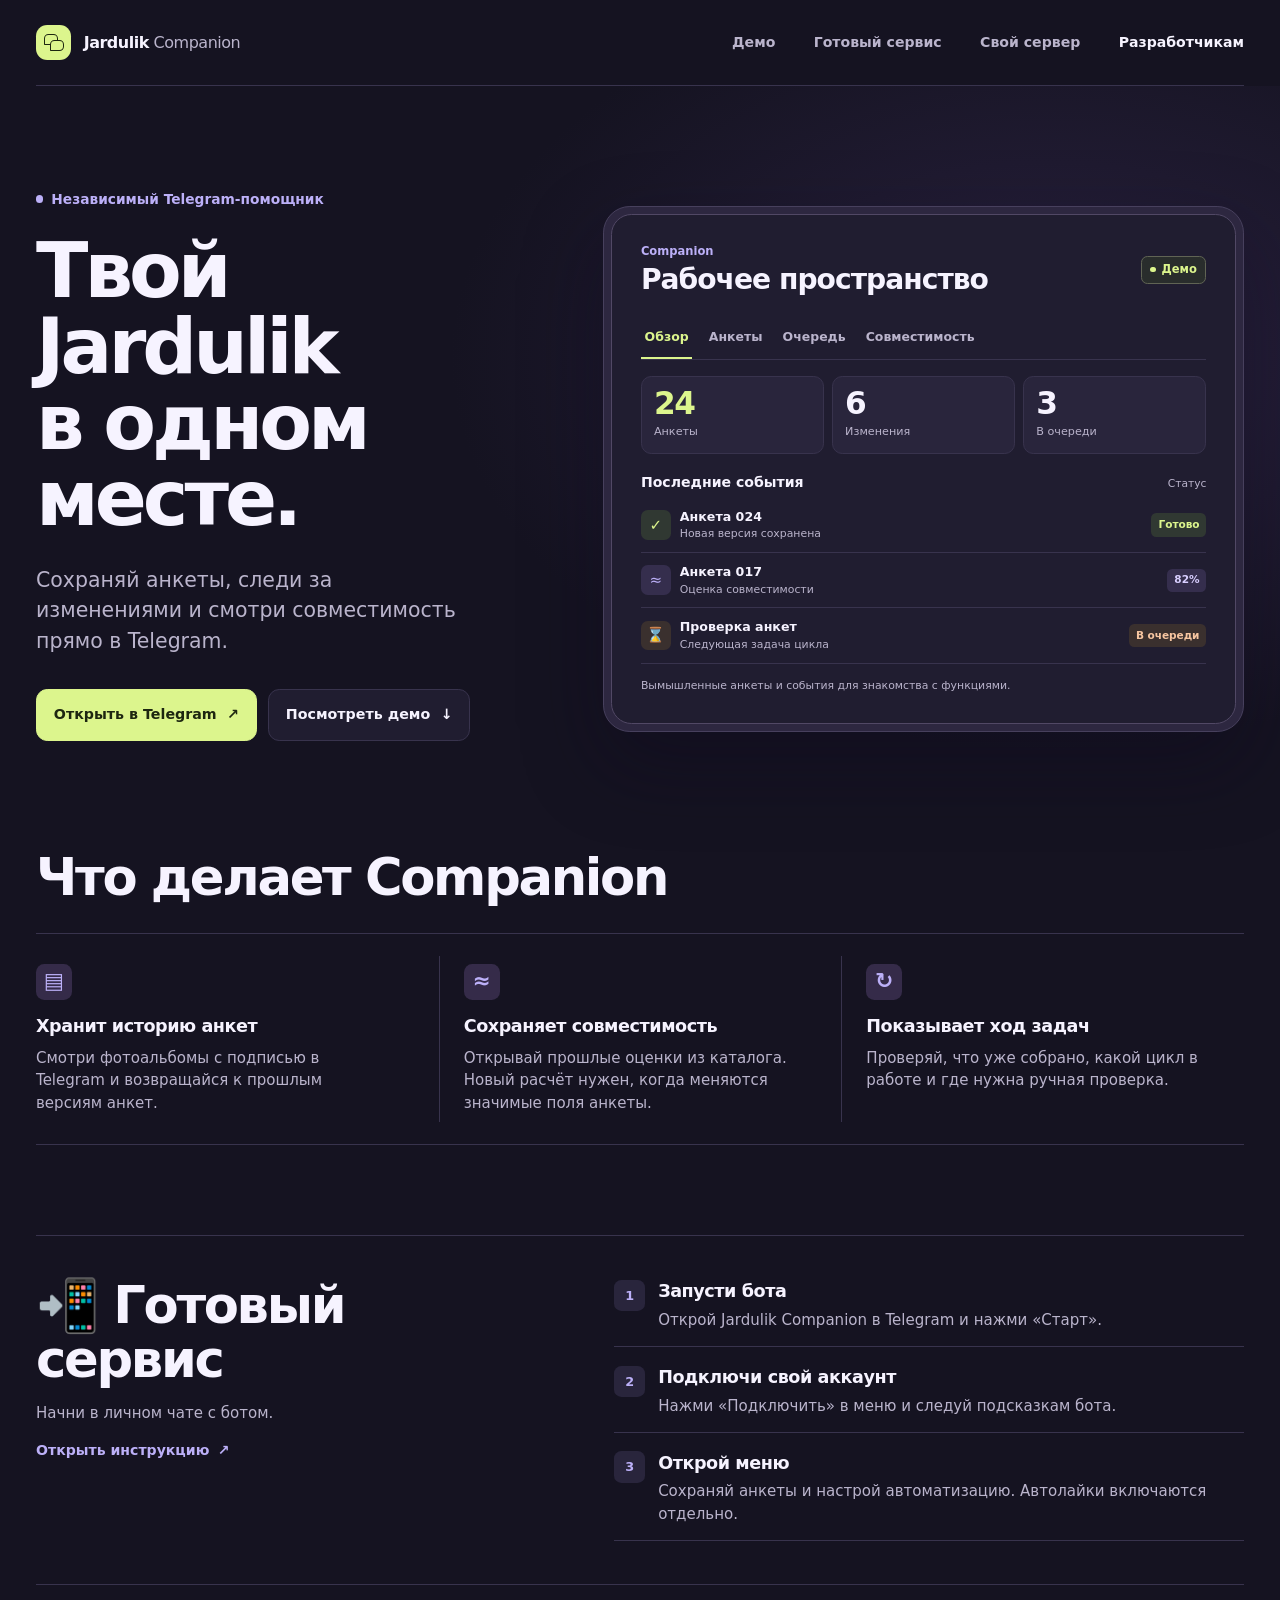
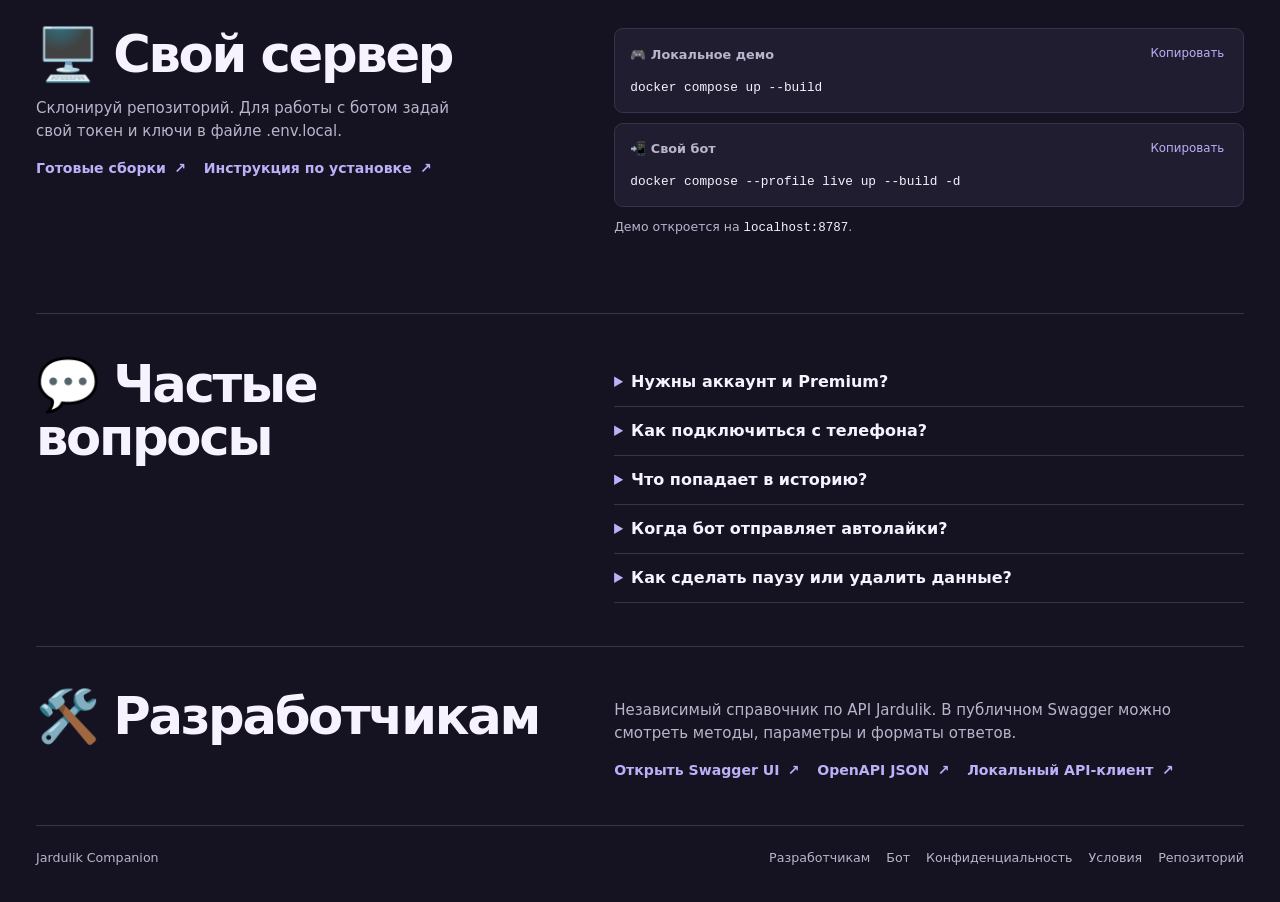
==== commit 0a87d661: "Publish Swagger and restore legacy Pages behavior" ====
--- a/internal/companion/web/index.html
+++ b/internal/companion/web/index.html
@@ -15,7 +15,10 @@
   <meta property="og:url" content="https://kostia7alania.ru/jardulik-companion/">
   <meta property="og:image" content="https://kostia7alania.ru/jardulik-companion/social.png">
   <meta property="og:image:alt" content="Демонстрация интерфейса Jardulik Companion">
+  <meta property="og:image:width" content="1440">
+  <meta property="og:image:height" content="900">
   <meta name="twitter:card" content="summary_large_image">
+  <script type="application/ld+json">{"@context":"https://schema.org","@type":"SoftwareApplication","name":"Jardulik Companion","alternateName":"Жардулик Companion","applicationCategory":"SocialNetworkingApplication","operatingSystem":"Telegram","inLanguage":"ru","url":"https://kostia7alania.ru/jardulik-companion/"}</script>
   <link rel="stylesheet" href="./styles.css">
   <script src="./app.js" defer></script>
 </head>
@@ -92,7 +95,7 @@
         <article class="feature">
           <span class="feature-icon" aria-hidden="true">▤</span>
           <h3>Хранит историю анкет</h3>
-          <p>Возвращайся к сохранённым анкетам и смотри, что изменилось в описании или фотографиях.</p>
+          <p>Смотри фотоальбомы с подписью в Telegram и возвращайся к прошлым версиям анкет.</p>
         </article>
         <article class="feature">
           <span class="feature-icon" aria-hidden="true">≈</span>
@@ -156,7 +159,7 @@
         </details>
         <details name="faq">
           <summary>Что попадает в историю?</summary>
-          <p>Бот сохраняет анкеты, доступные твоему аккаунту, независимо от лайков. Когда описание или фото меняются, в истории появляется новая версия. Telegram может сжимать фото в альбоме. ZIP в архиве сохраняет файлы в том виде, в каком их отдал Jardulik.</p>
+          <p>У каждого подключённого аккаунта своя очередь и избранное. Бот сохраняет доступные тебе анкеты независимо от лайков. Когда описание или фото меняются, в истории появляется новая версия. Telegram может сжимать фото в альбоме. ZIP в архиве сохраняет файлы в том виде, в каком их отдал Jardulik.</p>
         </details>
         <details name="faq">
           <summary>Когда бот отправляет автолайки?</summary>
@@ -174,8 +177,8 @@
       <div>
         <p>Независимый справочник по API Jardulik. В публичном Swagger можно смотреть методы, параметры и форматы ответов.</p>
         <div class="install-links">
-          <a class="text-link" href="https://kostia7alania.ru/jardulik-companion-site/swagger/">Открыть Swagger UI <span aria-hidden="true">↗</span></a>
-          <a class="text-link" href="https://kostia7alania.ru/jardulik-companion-site/swagger/openapi.json">OpenAPI JSON <span aria-hidden="true">↗</span></a>
+          <a class="text-link" href="./swagger/">Открыть Swagger UI <span aria-hidden="true">↗</span></a>
+          <a class="text-link" href="./swagger/openapi.json">OpenAPI JSON <span aria-hidden="true">↗</span></a>
           <a class="text-link" href="https://github.com/kostia7alania/jardulik-companion/blob/main/docs/owner-debug-client.md">Локальный API-клиент <span aria-hidden="true">↗</span></a>
         </div>
       </div>
